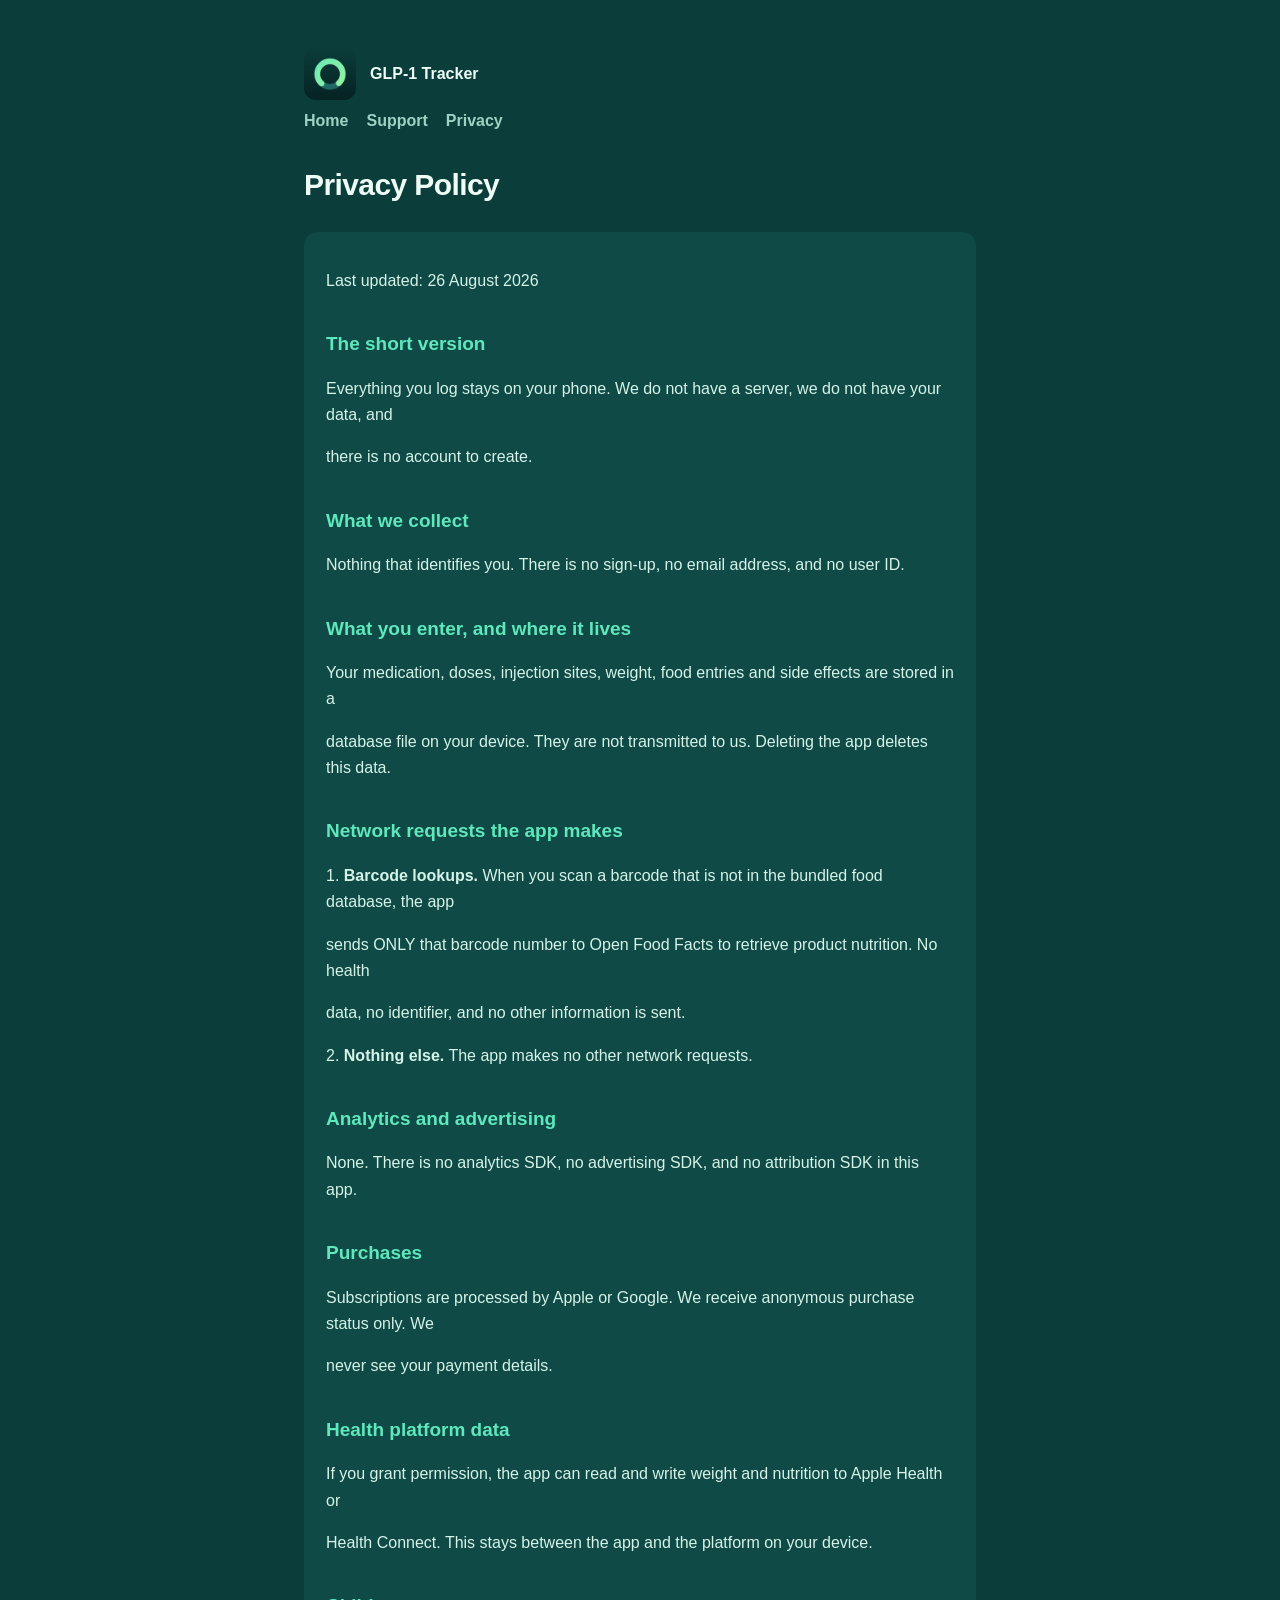
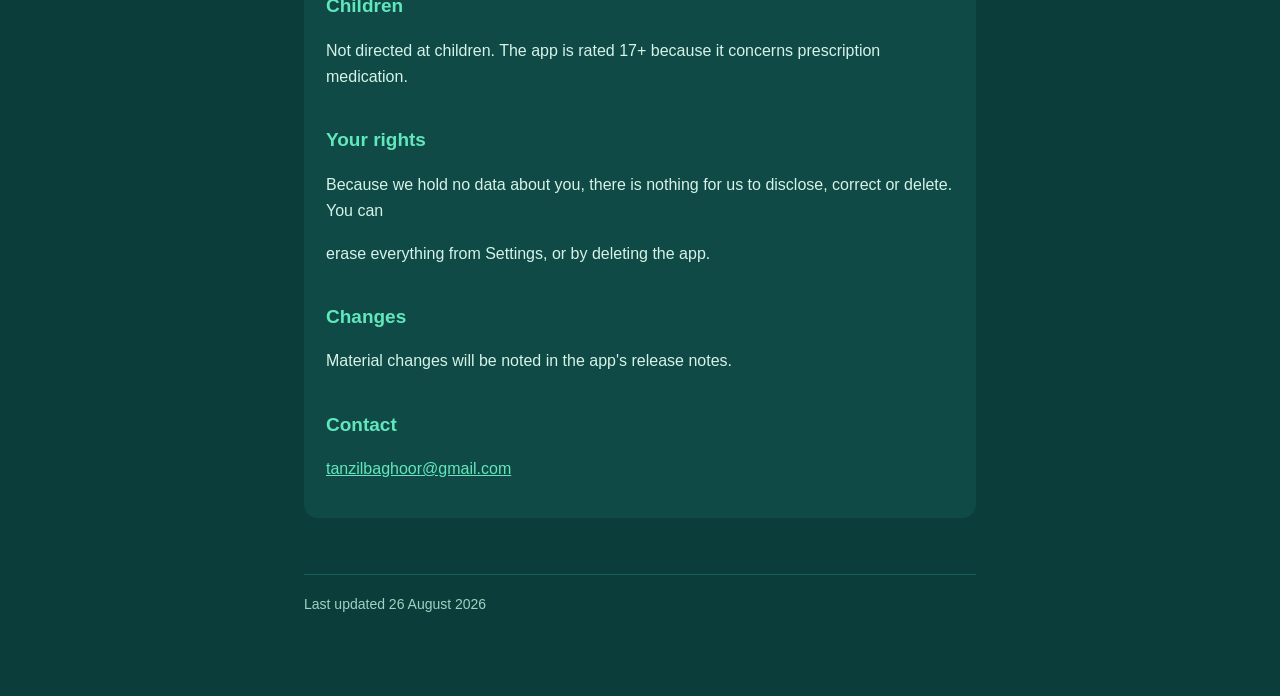
==== privacy.html @ d9b32fe8 "GLP-1 Tracker support and privacy pages" ====
<!doctype html><html lang="en"><head><meta charset="utf-8">
<meta name="viewport" content="width=device-width,initial-scale=1">
<title>Privacy Policy — GLP-1 Tracker</title><link rel="stylesheet" href="style.css"></head><body>
<div class="wrap">
<header><img src="icon.png" alt=""><strong>GLP-1 Tracker</strong></header>
<nav><a href="index.html">Home</a><a href="support.html">Support</a><a href="privacy.html">Privacy</a></nav>
<h1>Privacy Policy</h1>
<div class="card"><p>Last updated: 26 August 2026</p>
<h2>The short version</h2>
<p>Everything you log stays on your phone. We do not have a server, we do not have your data, and</p>
<p>there is no account to create.</p>
<h2>What we collect</h2>
<p>Nothing that identifies you. There is no sign-up, no email address, and no user ID.</p>
<h2>What you enter, and where it lives</h2>
<p>Your medication, doses, injection sites, weight, food entries and side effects are stored in a</p>
<p>database file on your device. They are not transmitted to us. Deleting the app deletes this data.</p>
<h2>Network requests the app makes</h2>
<p>1. <strong>Barcode lookups.</strong> When you scan a barcode that is not in the bundled food database, the app</p>
<p>sends ONLY that barcode number to Open Food Facts to retrieve product nutrition. No health</p>
<p>data, no identifier, and no other information is sent.</p>
<p>2. <strong>Nothing else.</strong> The app makes no other network requests.</p>
<h2>Analytics and advertising</h2>
<p>None. There is no analytics SDK, no advertising SDK, and no attribution SDK in this app.</p>
<h2>Purchases</h2>
<p>Subscriptions are processed by Apple or Google. We receive anonymous purchase status only. We</p>
<p>never see your payment details.</p>
<h2>Health platform data</h2>
<p>If you grant permission, the app can read and write weight and nutrition to Apple Health or</p>
<p>Health Connect. This stays between the app and the platform on your device.</p>
<h2>Children</h2>
<p>Not directed at children. The app is rated 17+ because it concerns prescription medication.</p>
<h2>Your rights</h2>
<p>Because we hold no data about you, there is nothing for us to disclose, correct or delete. You can</p>
<p>erase everything from Settings, or by deleting the app.</p>
<h2>Changes</h2>
<p>Material changes will be noted in the app's release notes.</p>
<h2>Contact</h2>
<p><a href="mailto:tanzilbaghoor@gmail.com">tanzilbaghoor@gmail.com</a></p></div>
<footer>Last updated 26 August 2026</footer>
</div></body></html>
---- style.css ----
:root{--bg:#0b3d3a;--card:#0f4a46;--ink:#eefdf6;--sub:#9ed3c3;--accent:#5ee8bc}
*{box-sizing:border-box}
body{margin:0;background:var(--bg);color:var(--ink);
  font:16px/1.65 -apple-system,BlinkMacSystemFont,"Segoe UI",Roboto,Helvetica,Arial,sans-serif}
.wrap{max-width:720px;margin:0 auto;padding:48px 24px 80px}
header{display:flex;align-items:center;gap:14px;margin-bottom:8px}
header img{width:52px;height:52px;border-radius:12px}
h1{font-size:30px;margin:26px 0 6px;letter-spacing:-.02em}
h2{font-size:19px;margin:34px 0 8px;color:var(--accent)}
p,li{color:#d6f3e8}
a{color:var(--accent)}
.sub{color:var(--sub);margin-top:0}
.card{background:var(--card);border-radius:14px;padding:20px 22px;margin:22px 0}
nav a{margin-right:18px;color:var(--sub);text-decoration:none;font-weight:600}
nav a:hover{color:var(--accent)}
footer{margin-top:56px;color:var(--sub);font-size:14px;border-top:1px solid #17605a;padding-top:18px}
code{background:#0a3330;padding:2px 6px;border-radius:5px}
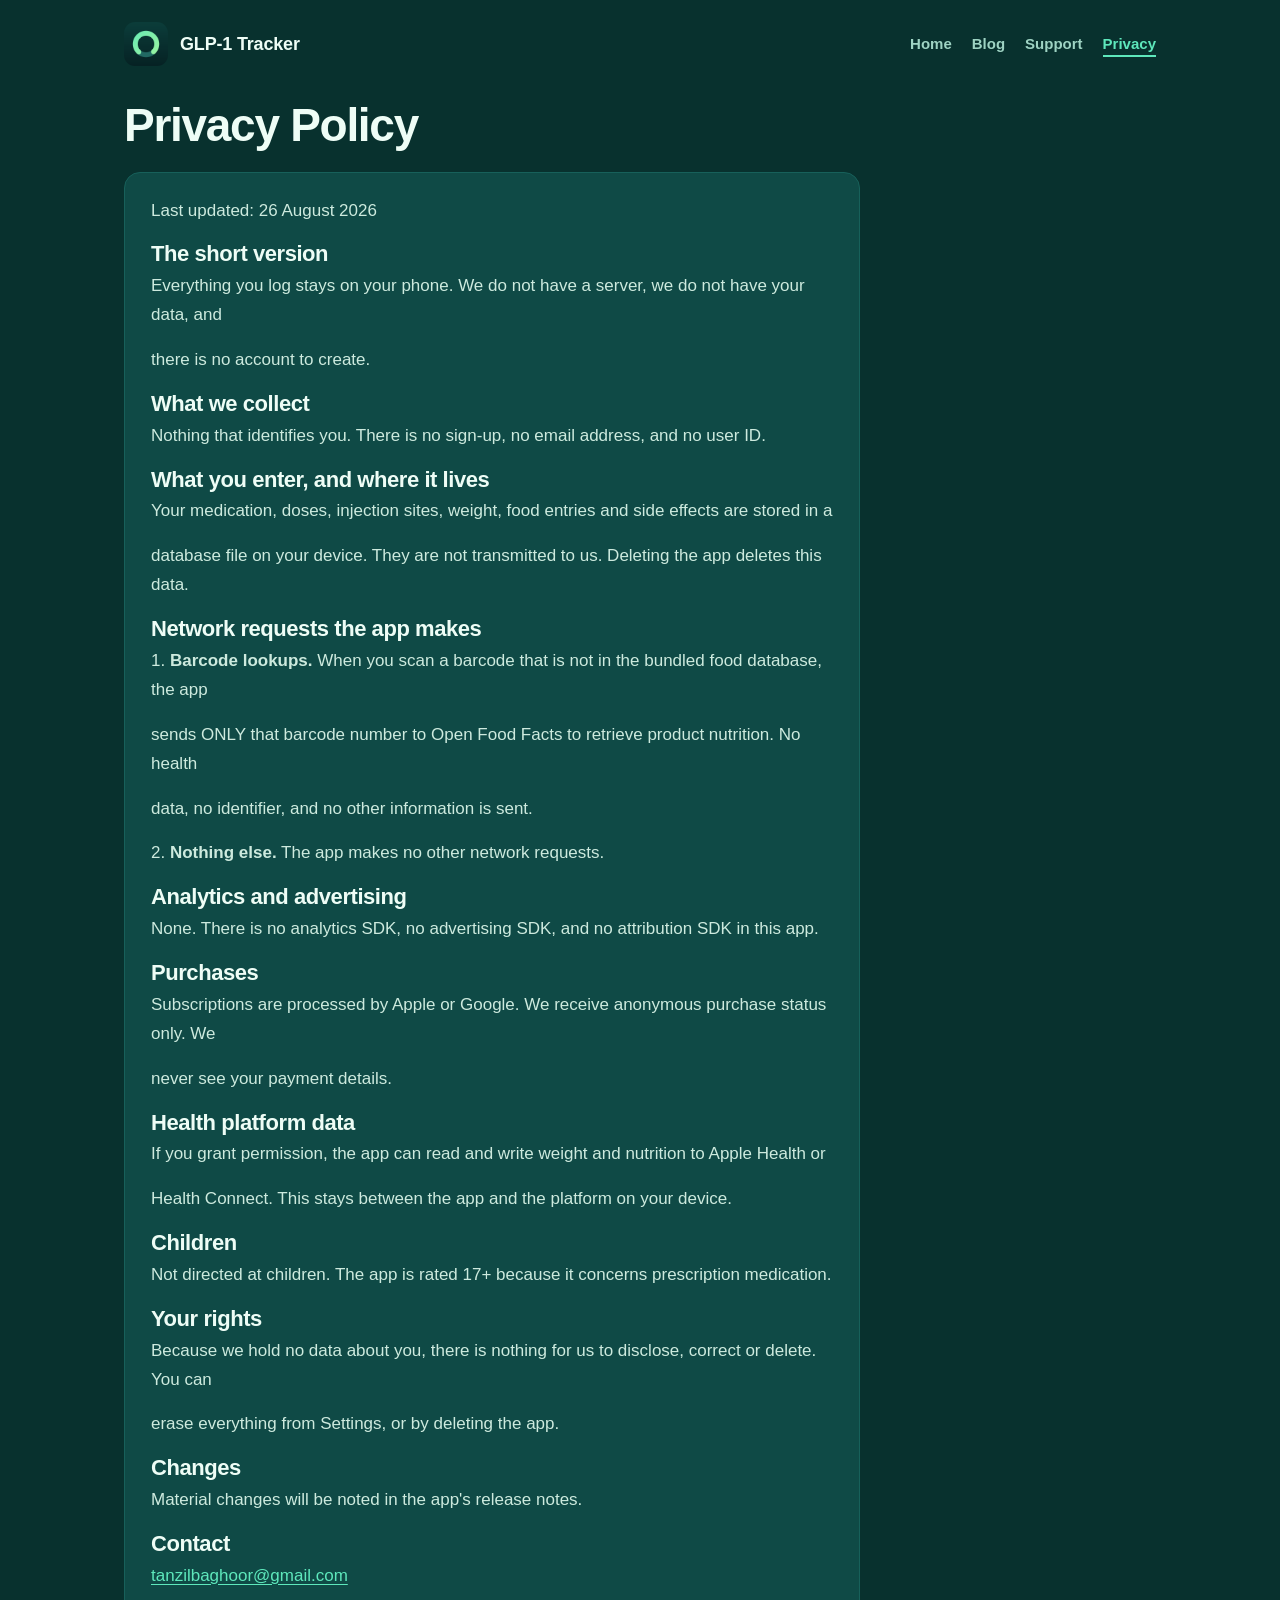
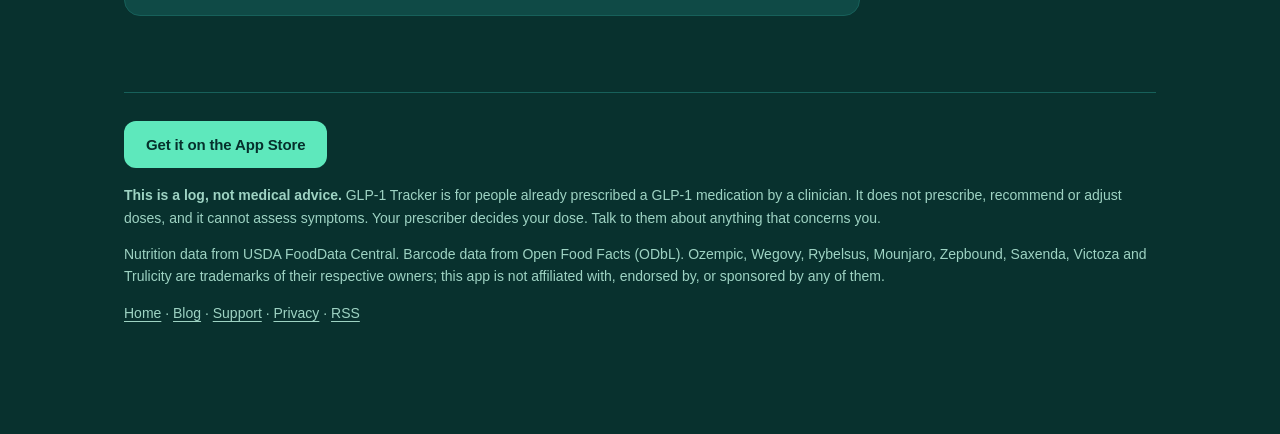
==== commit 150a9647: "A real website: landing page, blog, and the SEO to be found The site was four hand-written pages wit" ====
--- a/privacy.html
+++ b/privacy.html
@@ -1,9 +1,43 @@
-<!doctype html><html lang="en"><head><meta charset="utf-8">
+<!doctype html>
+<html lang="en">
+<head>
+<meta charset="utf-8">
 <meta name="viewport" content="width=device-width,initial-scale=1">
-<title>Privacy Policy — GLP-1 Tracker</title><link rel="stylesheet" href="style.css"></head><body>
+<title>Privacy policy — GLP-1 Tracker</title>
+<meta name="description" content="GLP-1 Tracker stores everything on your device. No account, no server, no analytics receiving a health value. Read the full policy.">
+<link rel="canonical" href="https://tanzil114.github.io/glp1-tracker/privacy.html">
+<meta name="robots" content="index,follow,max-image-preview:large">
+<meta name="theme-color" content="#0b3d3a">
+<meta name="color-scheme" content="dark">
+<meta property="og:type" content="website">
+<meta property="og:site_name" content="GLP-1 Tracker">
+<meta property="og:title" content="Privacy policy — GLP-1 Tracker">
+<meta property="og:description" content="GLP-1 Tracker stores everything on your device. No account, no server, no analytics receiving a health value. Read the full policy.">
+<meta property="og:url" content="https://tanzil114.github.io/glp1-tracker/privacy.html">
+<meta property="og:image" content="https://tanzil114.github.io/glp1-tracker/og/default.jpg">
+<meta property="og:image:width" content="1200">
+<meta property="og:image:height" content="630">
+<meta property="og:locale" content="en_US">
+<meta name="twitter:card" content="summary_large_image">
+<meta name="twitter:title" content="Privacy policy — GLP-1 Tracker">
+<meta name="twitter:description" content="GLP-1 Tracker stores everything on your device. No account, no server, no analytics receiving a health value. Read the full policy.">
+<meta name="twitter:image" content="https://tanzil114.github.io/glp1-tracker/og/default.jpg">
+<link rel="icon" href="icon.png" type="image/png">
+<link rel="apple-touch-icon" href="icon.png">
+<link rel="alternate" type="application/rss+xml" title="GLP-1 Tracker blog" href="https://tanzil114.github.io/glp1-tracker/feed.xml">
+<link rel="stylesheet" href="style.css">
+</head>
+<body>
+<a class="skip" href="#main">Skip to content</a>
 <div class="wrap">
-<header><img src="icon.png" alt=""><strong>GLP-1 Tracker</strong></header>
-<nav><a href="index.html">Home</a><a href="support.html">Support</a><a href="privacy.html">Privacy</a></nav>
+<header class="site">
+  <a class="brand" href="index.html">
+    <img src="icon.png" width="44" height="44" alt="">
+    <span>GLP-1 Tracker</span>
+  </a>
+  <nav aria-label="Main"><a href="index.html">Home</a><a href="blog/">Blog</a><a href="support.html">Support</a><a href="privacy.html" aria-current="page">Privacy</a></nav>
+</header>
+<main id="main">
 <h1>Privacy Policy</h1>
 <div class="card"><p>Last updated: 26 August 2026</p>
 <h2>The short version</h2>
@@ -36,5 +70,21 @@
 <p>Material changes will be noted in the app's release notes.</p>
 <h2>Contact</h2>
 <p><a href="mailto:tanzilbaghoor@gmail.com">tanzilbaghoor@gmail.com</a></p></div>
-<footer>Last updated 26 August 2026</footer>
-</div></body></html>+</main>
+<footer class="site">
+  <p><a class="btn small" href="https://apps.apple.com/app/id6805192887">Get it on the App Store</a></p>
+  <p class="fine"><strong>This is a log, not medical advice.</strong> GLP-1 Tracker is for people
+  already prescribed a GLP-1 medication by a clinician. It does not prescribe, recommend or adjust
+  doses, and it cannot assess symptoms. Your prescriber decides your dose. Talk to them about
+  anything that concerns you.</p>
+  <p class="fine">Nutrition data from USDA FoodData Central. Barcode data from
+  Open Food Facts (ODbL). Ozempic, Wegovy, Rybelsus, Mounjaro, Zepbound, Saxenda, Victoza and
+  Trulicity are trademarks of their respective owners; this app is not affiliated with, endorsed
+  by, or sponsored by any of them.</p>
+  <p class="fine"><a href="index.html">Home</a> · <a href="blog/">Blog</a> ·
+  <a href="support.html">Support</a> · <a href="privacy.html">Privacy</a> ·
+  <a href="https://tanzil114.github.io/glp1-tracker/feed.xml">RSS</a></p>
+</footer>
+</div>
+</body>
+</html>
--- a/style.css
+++ b/style.css
@@ -1,17 +1,255 @@
-:root{--bg:#0b3d3a;--card:#0f4a46;--ink:#eefdf6;--sub:#9ed3c3;--accent:#5ee8bc}
-*{box-sizing:border-box}
-body{margin:0;background:var(--bg);color:var(--ink);
-  font:16px/1.65 -apple-system,BlinkMacSystemFont,"Segoe UI",Roboto,Helvetica,Arial,sans-serif}
-.wrap{max-width:720px;margin:0 auto;padding:48px 24px 80px}
-header{display:flex;align-items:center;gap:14px;margin-bottom:8px}
-header img{width:52px;height:52px;border-radius:12px}
-h1{font-size:30px;margin:26px 0 6px;letter-spacing:-.02em}
-h2{font-size:19px;margin:34px 0 8px;color:var(--accent)}
-p,li{color:#d6f3e8}
-a{color:var(--accent)}
-.sub{color:var(--sub);margin-top:0}
-.card{background:var(--card);border-radius:14px;padding:20px 22px;margin:22px 0}
-nav a{margin-right:18px;color:var(--sub);text-decoration:none;font-weight:600}
-nav a:hover{color:var(--accent)}
-footer{margin-top:56px;color:var(--sub);font-size:14px;border-top:1px solid #17605a;padding-top:18px}
-code{background:#0a3330;padding:2px 6px;border-radius:5px}
+/* GLP-1 Tracker — one stylesheet, no framework, no web fonts.
+ *
+ * No web font is a performance decision and a privacy one: a Google Fonts
+ * request would be the only third-party call this site makes, on a site whose
+ * whole argument is that nothing about you is sent anywhere.
+ *
+ * The palette is taken from the app icon so the site and the App Store listing
+ * read as the same product. */
+
+:root {
+  --bg: #08312e;
+  --bg-2: #0b3d3a;
+  --card: #0f4a46;
+  --card-2: #11534e;
+  --line: #17605a;
+  --ink: #eefdf6;
+  --body: #cdeade;
+  --sub: #9ed3c3;
+  --accent: #5ee8bc;
+  --accent-ink: #06302c;
+  --radius: 16px;
+  --wrap: 1080px;
+  --prose: 46rem;
+}
+
+*, *::before, *::after { box-sizing: border-box; }
+
+html { -webkit-text-size-adjust: 100%; scroll-behavior: smooth; }
+@media (prefers-reduced-motion: reduce) {
+  html { scroll-behavior: auto; }
+}
+
+body {
+  margin: 0;
+  background: var(--bg);
+  color: var(--body);
+  font: 17px/1.7 -apple-system, BlinkMacSystemFont, "Segoe UI", Roboto, Helvetica, Arial, sans-serif;
+  text-rendering: optimizeLegibility;
+}
+
+img { max-width: 100%; height: auto; }
+
+.wrap { max-width: var(--wrap); margin: 0 auto; padding: 0 24px 96px; }
+
+/* Keyboard users land here first; it stays out of the way otherwise. */
+.skip {
+  position: absolute; left: -9999px; top: 0;
+  background: var(--accent); color: var(--accent-ink);
+  padding: 10px 16px; border-radius: 0 0 8px 0; font-weight: 700; z-index: 10;
+}
+.skip:focus { left: 0; }
+
+:focus-visible { outline: 3px solid var(--accent); outline-offset: 3px; border-radius: 4px; }
+
+/* ---------- header / nav ---------- */
+
+header.site {
+  display: flex; align-items: center; justify-content: space-between;
+  flex-wrap: wrap; gap: 12px; padding: 22px 0 8px;
+}
+.brand {
+  display: inline-flex; align-items: center; gap: 12px;
+  color: var(--ink); text-decoration: none; font-weight: 700; font-size: 18px;
+  letter-spacing: -0.01em;
+}
+.brand img { width: 44px; height: 44px; border-radius: 11px; }
+
+nav[aria-label="Main"] a {
+  color: var(--sub); text-decoration: none; font-weight: 600;
+  margin-left: 20px; font-size: 15px;
+}
+nav[aria-label="Main"] a:hover { color: var(--accent); }
+nav[aria-label="Main"] a[aria-current="page"] {
+  color: var(--accent); border-bottom: 2px solid var(--accent); padding-bottom: 3px;
+}
+@media (max-width: 560px) {
+  nav[aria-label="Main"] a { margin: 0 18px 0 0; }
+}
+
+/* ---------- type ---------- */
+
+h1 {
+  font-size: clamp(31px, 5.2vw, 46px); line-height: 1.12;
+  letter-spacing: -0.028em; color: var(--ink); margin: 26px 0 14px;
+}
+h2 {
+  font-size: clamp(22px, 3vw, 28px); line-height: 1.22;
+  letter-spacing: -0.02em; color: var(--ink); margin: 52px 0 14px;
+}
+h3 { font-size: 18px; color: var(--accent); margin: 0 0 8px; letter-spacing: -0.01em; }
+p { margin: 0 0 16px; }
+a { color: var(--accent); text-underline-offset: 3px; }
+
+.lede { font-size: clamp(18px, 2.2vw, 21px); color: var(--sub); line-height: 1.55; }
+.fine { font-size: 14px; color: var(--sub); line-height: 1.6; }
+.byline { font-size: 14px; color: var(--sub); margin: 0 0 22px; }
+
+ul, ol { padding-left: 22px; margin: 0 0 18px; }
+li { margin-bottom: 8px; }
+
+blockquote {
+  margin: 22px 0; padding: 4px 0 4px 20px;
+  border-left: 3px solid var(--accent); color: var(--ink);
+}
+blockquote p { margin: 0 0 10px; font-style: italic; }
+blockquote p:last-child { margin-bottom: 0; }
+
+dl { margin: 0 0 20px; }
+dt { color: var(--accent); font-weight: 700; margin-top: 16px; }
+dd { margin: 4px 0 0; }
+
+.formula {
+  background: #062825; border: 1px solid var(--line); border-radius: 10px;
+  padding: 14px 18px; font-size: 16px; color: var(--ink);
+  overflow-x: auto; font-family: ui-monospace, SFMono-Regular, Menlo, monospace;
+}
+
+table { width: 100%; border-collapse: collapse; margin: 0 0 22px; font-size: 16px; display: block; overflow-x: auto; }
+th, td { text-align: left; padding: 9px 14px 9px 0; border-bottom: 1px solid var(--line); }
+th { color: var(--accent); font-size: 14px; text-transform: uppercase; letter-spacing: .06em; }
+
+/* ---------- buttons ---------- */
+
+.btn {
+  display: inline-block; background: var(--accent); color: var(--accent-ink);
+  font-weight: 700; padding: 15px 30px; border-radius: 12px;
+  text-decoration: none; font-size: 17px; letter-spacing: -0.01em;
+}
+.btn:hover { filter: brightness(1.08); }
+.btn.small { padding: 11px 22px; font-size: 15px; }
+.cta { margin: 26px 0 12px; }
+
+/* ---------- home ---------- */
+
+.hero {
+  display: grid; grid-template-columns: 1.1fr 0.9fr; gap: 48px;
+  align-items: center; padding: 26px 0 8px;
+}
+.hero-shot { text-align: center; }
+.hero-shot img {
+  border-radius: 26px; box-shadow: 0 26px 60px rgba(0, 0, 0, .45);
+  border: 1px solid var(--line);
+}
+@media (max-width: 820px) {
+  .hero { grid-template-columns: 1fr; gap: 28px; }
+  .hero-shot img { max-width: 260px; }
+}
+
+.grid { display: grid; grid-template-columns: repeat(2, 1fr); gap: 18px; }
+.grid article {
+  background: var(--card); border: 1px solid var(--line);
+  border-radius: var(--radius); padding: 22px 24px;
+}
+.grid p { margin: 0; font-size: 16px; }
+@media (max-width: 720px) { .grid { grid-template-columns: 1fr; } }
+
+.feature {
+  display: grid; grid-template-columns: 300px 1fr; gap: 42px;
+  align-items: center; margin: 56px 0;
+}
+.feature.reverse { grid-template-columns: 1fr 300px; }
+.feature.reverse img { order: 2; }
+.feature img {
+  border-radius: 22px; border: 1px solid var(--line);
+  box-shadow: 0 18px 44px rgba(0, 0, 0, .4);
+}
+.feature h2 { margin-top: 0; }
+@media (max-width: 820px) {
+  .feature, .feature.reverse { grid-template-columns: 1fr; gap: 24px; }
+  .feature.reverse img { order: 0; }
+  .feature img { max-width: 240px; }
+}
+
+.quiet, .closing {
+  background: var(--card); border: 1px solid var(--line);
+  border-radius: var(--radius); padding: 28px 30px; margin: 52px 0;
+}
+.quiet h2, .closing h2 { margin-top: 0; }
+.closing { text-align: center; }
+.closing p:last-child { margin-bottom: 0; }
+
+/* ---------- FAQ ---------- */
+
+.faq { margin: 56px 0; }
+.faq details {
+  border-bottom: 1px solid var(--line); padding: 4px 0;
+}
+.faq summary {
+  cursor: pointer; padding: 15px 0; font-weight: 600; color: var(--ink);
+  list-style: none; font-size: 17px;
+}
+.faq summary::-webkit-details-marker { display: none; }
+.faq summary::after { content: "+"; float: right; color: var(--accent); font-weight: 700; }
+.faq details[open] summary::after { content: "−"; }
+.faq details p { margin: 0 0 16px; color: var(--body); }
+
+/* ---------- blog ---------- */
+
+.crumbs { font-size: 14px; color: var(--sub); margin: 18px 0 0; }
+.crumbs a { color: var(--sub); text-decoration: none; }
+.crumbs a:hover { color: var(--accent); }
+
+.post { max-width: var(--prose); margin: 0 auto; }
+.post h2 { margin-top: 44px; }
+.post-hero {
+  width: 100%; border-radius: var(--radius); border: 1px solid var(--line);
+  margin: 8px 0 30px; display: block;
+}
+
+.card {
+  background: var(--card); border: 1px solid var(--line);
+  border-radius: var(--radius); padding: 24px 26px; margin: 20px 0;
+}
+.card h2 { margin: 0 0 4px; font-size: 22px; }
+.card h2 a { text-decoration: none; color: var(--ink); }
+.card h2 a:hover { color: var(--accent); }
+.card p:last-child { margin-bottom: 0; }
+
+.note {
+  background: #062825; border: 1px solid var(--line);
+  border-left: 3px solid var(--accent);
+  border-radius: 10px; padding: 18px 22px; margin: 44px 0 0;
+}
+.note p { margin: 0; font-size: 15px; color: var(--sub); }
+
+/* ---------- footer ---------- */
+
+footer.site {
+  margin-top: 76px; padding-top: 28px; border-top: 1px solid var(--line);
+}
+footer.site .fine { margin-bottom: 14px; }
+footer.site a { color: var(--sub); }
+footer.site a:hover { color: var(--accent); }
+footer.site .btn { color: var(--accent-ink); }
+
+/* The support and privacy pages were written as .card blocks; keep them
+ * readable at prose width rather than letting them span the full grid. */
+main > .card, main > h1, main > h2, main > p, main > ul, main > ol, main > table {
+  max-width: var(--prose);
+}
+
+/* ---------- product video ---------- */
+
+.showreel { margin: 60px 0; }
+.showreel h2 { margin-bottom: 8px; }
+.showreel .lede { margin-bottom: 22px; }
+.reel {
+  display: block;
+  width: 100%;
+  height: auto;
+  border-radius: var(--radius);
+  border: 1px solid var(--line);
+  background: var(--bg-2);
+  box-shadow: 0 20px 50px rgba(0, 0, 0, .38);
+}
